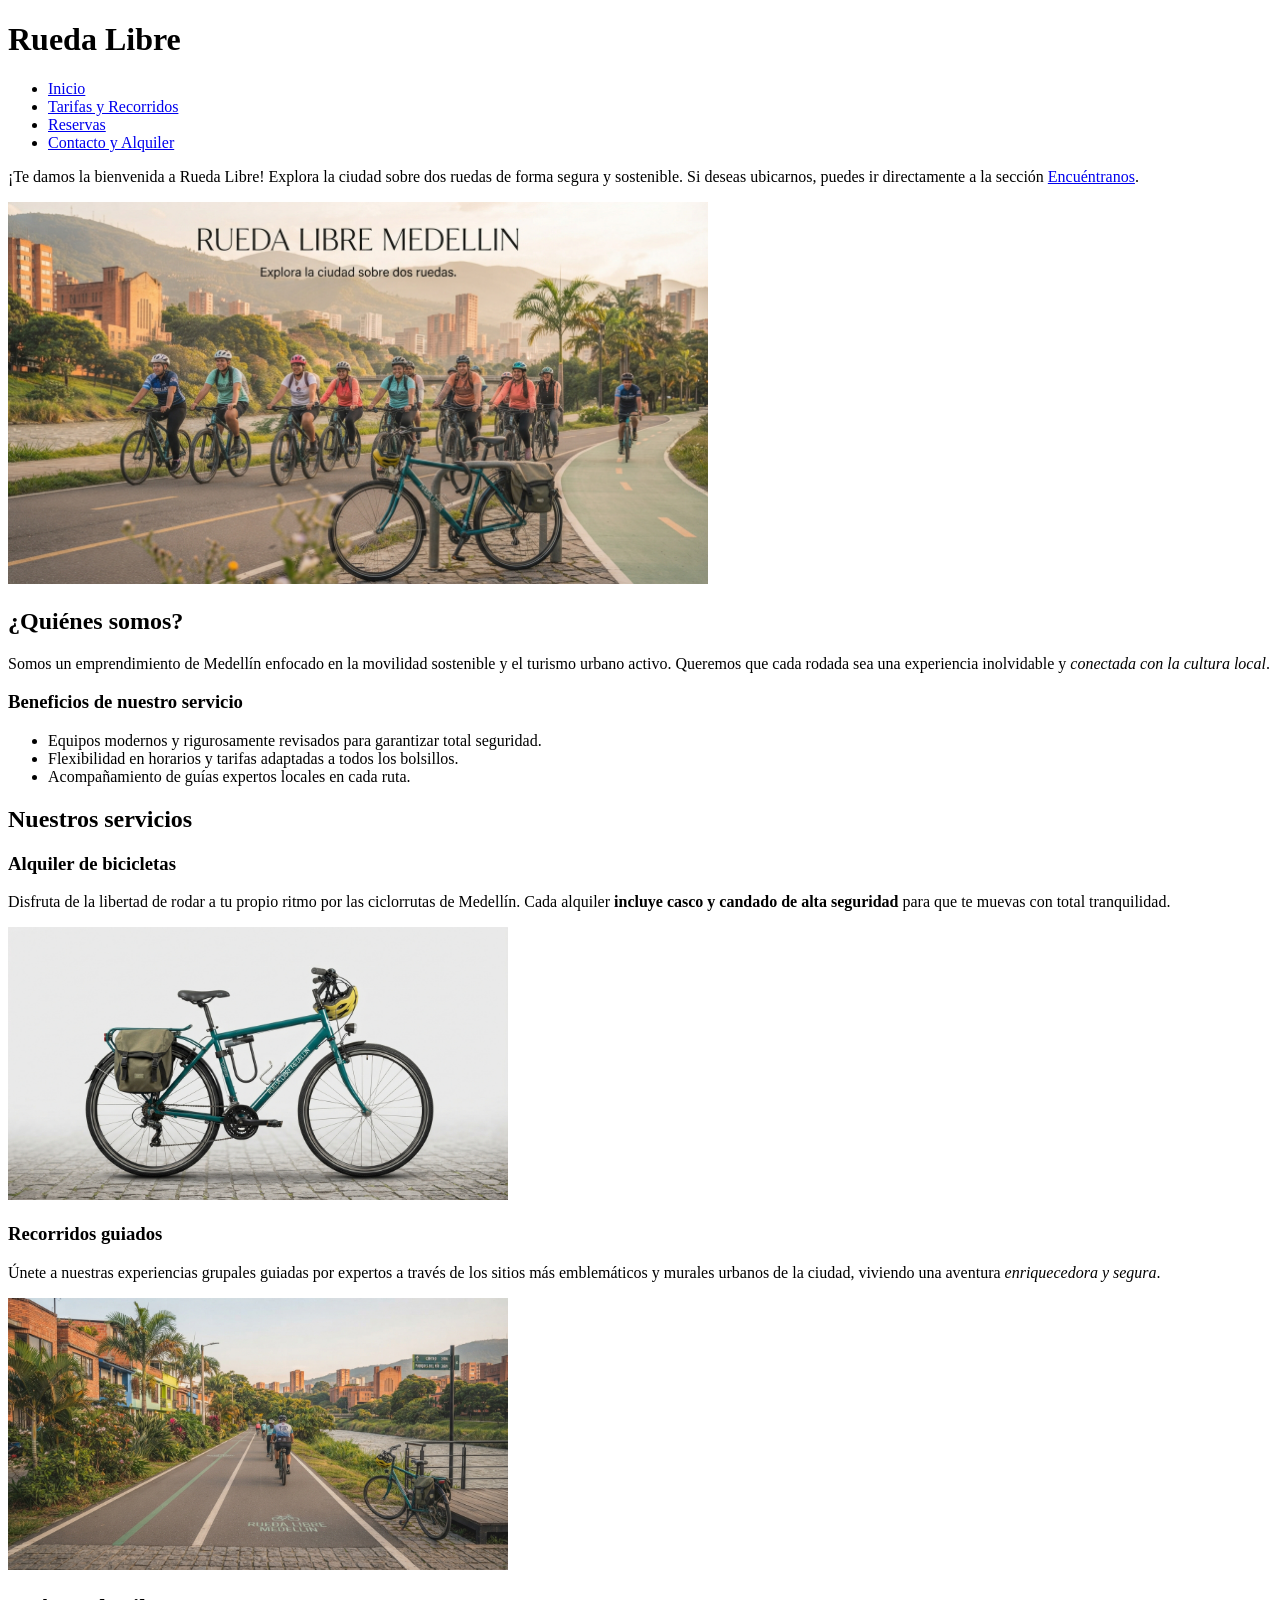
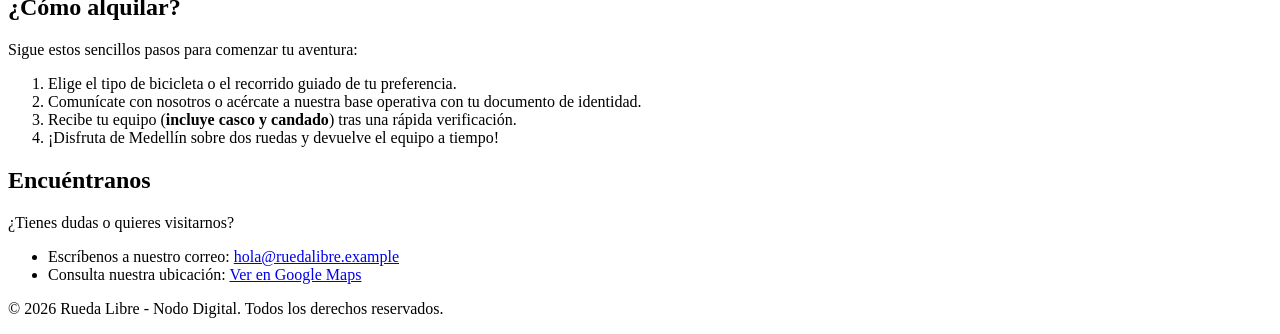
==== node-web-site/index.html @ c3b2a3e8 "fixingerrors" ====
<!DOCTYPE html>
<html lang="es">
<head>
    <meta charset="UTF-8">
    <meta name="viewport" content="width=device-width, initial-scale=1.0">
    <meta name="description" content="Rueda Libre ofrece servicios de alquiler de bicicletas y recorridos guiados por la ciudad de Medellín.">
    <title>Rueda Libre | Alquiler de bicicletas en Medellín</title>
</head>
<body>

    <!-- Encabezado y Menú de Navegación -->
    <header>
        <!-- Único título principal (h1) del documento -->
        <h1>Rueda Libre</h1>
        <nav>
            <ul>
                <li><a href="index.html">Inicio</a></li>
                <li><a href="paginas/tarifas.html">Tarifas y Recorridos</a></li>
                <li><a href="paginas/reservas.html">Reservas</a></li>
                <li><a href="contacto.html">Contacto y Alquiler</a></li>
            </ul>
        </nav>
    </header>

    <main>
        <!-- Párrafo de bienvenida con enlace interno por fragmento (#id) -->
        <p>¡Te damos la bienvenida a Rueda Libre! Explora la ciudad sobre dos ruedas de forma segura y sostenible. Si deseas ubicarnos, puedes ir directamente a la sección <a href="#encuentranos">Encuéntranos</a>.</p>

        <!-- Imagen de portada con ruta relativa, alt y ancho definido -->
        <p>
            <img src="img/logo.jpeg" alt="Grupo de ciclistas recorriendo las calles de Medellín al atardecer" width="700">
        </p>

        <!-- Sección: ¿Quiénes somos? -->
        <section>
            <h2>¿Quiénes somos?</h2>
            <p>Somos un emprendimiento de Medellín enfocado en la movilidad sostenible y el turismo urbano activo. Queremos que cada rodada sea una experiencia inolvidable y <em>conectada con la cultura local</em>.</p>

            <h3>Beneficios de nuestro servicio</h3>
            <!-- Lista con viñetas con tres beneficios -->
            <ul>
                <li>Equipos modernos y rigurosamente revisados para garantizar total seguridad.</li>
                <li>Flexibilidad en horarios y tarifas adaptadas a todos los bolsillos.</li>
                <li>Acompañamiento de guías expertos locales en cada ruta.</li>
            </ul>
        </section>

        <!-- Sección: Nuestros servicios -->
        <section>
            <h2>Nuestros servicios</h2>

            <h3>Alquiler de bicicletas</h3>
            <p>Disfruta de la libertad de rodar a tu propio ritmo por las ciclorrutas de Medellín. Cada alquiler <strong>incluye casco y candado de alta seguridad</strong> para que te muevas con total tranquilidad.</p>

            <p>
                <img src="img/bike.jpeg" alt="Bicicleta urbana de Rueda Libre equipada con casco y candado en un aparcamiento" width="500">
            </p>

            <h3>Recorridos guiados</h3>
            <p>Únete a nuestras experiencias grupales guiadas por expertos a través de los sitios más emblemáticos y murales urbanos de la ciudad, viviendo una aventura <em>enriquecedora y segura</em>.</p>

            <p>
                <img src="img/route.jpeg" alt="Ciclistas disfrutando de un recorrido guiado por la ciclorruta urbana junto al río en Medellín" width="500">
            </p>
        </section>

        <!-- Sección: ¿Cómo alquilar? -->
        <section>
            <h2>¿Cómo alquilar?</h2>
            <p>Sigue estos sencillos pasos para comenzar tu aventura:</p>
            <!-- Lista ordenada con los cuatro pasos -->
            <ol>
                <li>Elige el tipo de bicicleta o el recorrido guiado de tu preferencia.</li>
                <li>Comunícate con nosotros o acércate a nuestra base operativa con tu documento de identidad.</li>
                <li>Recibe tu equipo (<strong>incluye casco y candado</strong>) tras una rápida verificación.</li>
                <li>¡Disfruta de Medellín sobre dos ruedas y devuelve el equipo a tiempo!</li>
            </ol>
        </section>

        <!-- Sección: Encuéntranos con id para enlace interno -->
        <section id="encuentranos">
            <h2>Encuéntranos</h2>
            <p>¿Tienes dudas o quieres visitarnos?</p>
            <ul>
                <!-- Enlace tipo mailto: -->
                <li>Escríbenos a nuestro correo: <a href="mailto:hola@ruedalibre.example">hola@ruedalibre.example</a></li>
                <!-- Enlace absoluto externo con target="_blank" -->
                <li>Consulta nuestra ubicación: <a href="https://maps.google.com" target="_blank" rel="noopener noreferrer">Ver en Google Maps</a></li>
            </ul>
        </section>
    </main>

    <footer>
        <p>&copy; 2026 Rueda Libre - Nodo Digital. Todos los derechos reservados.</p>
    </footer>

</body>
</html>
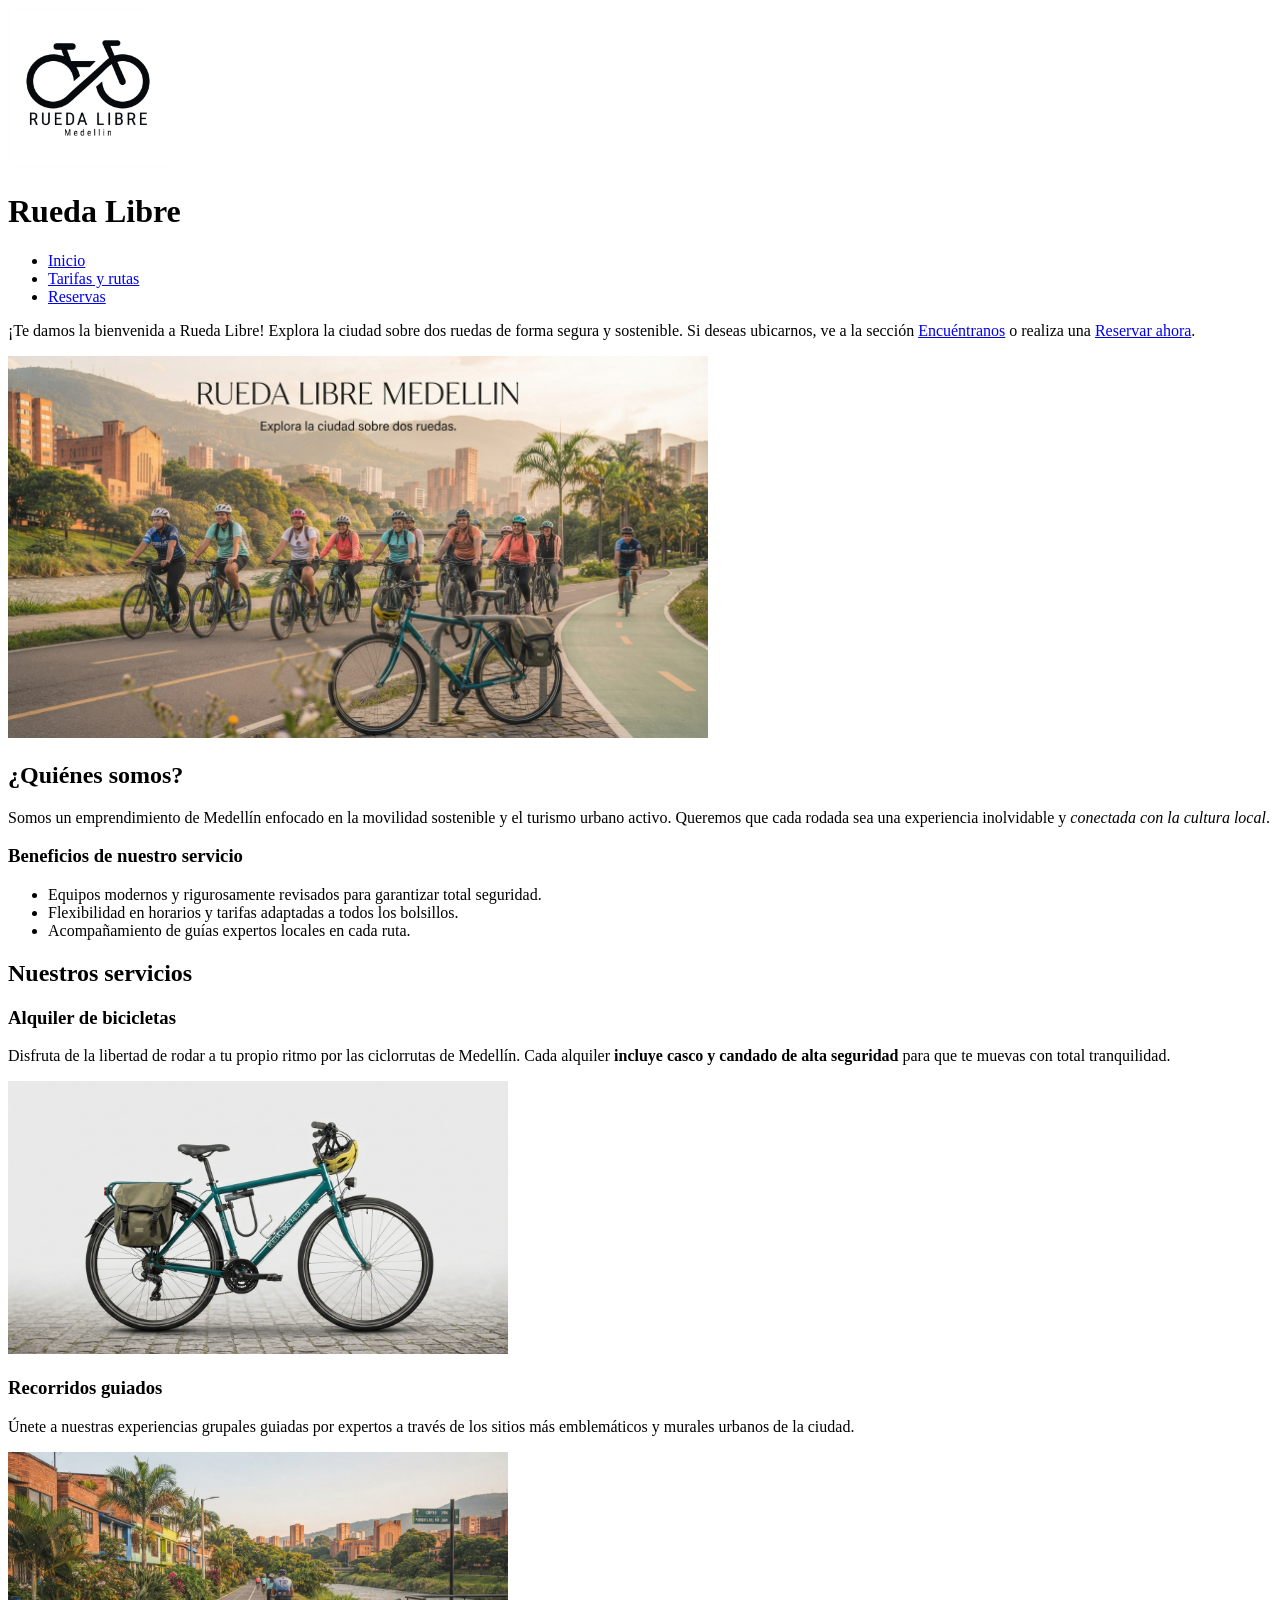
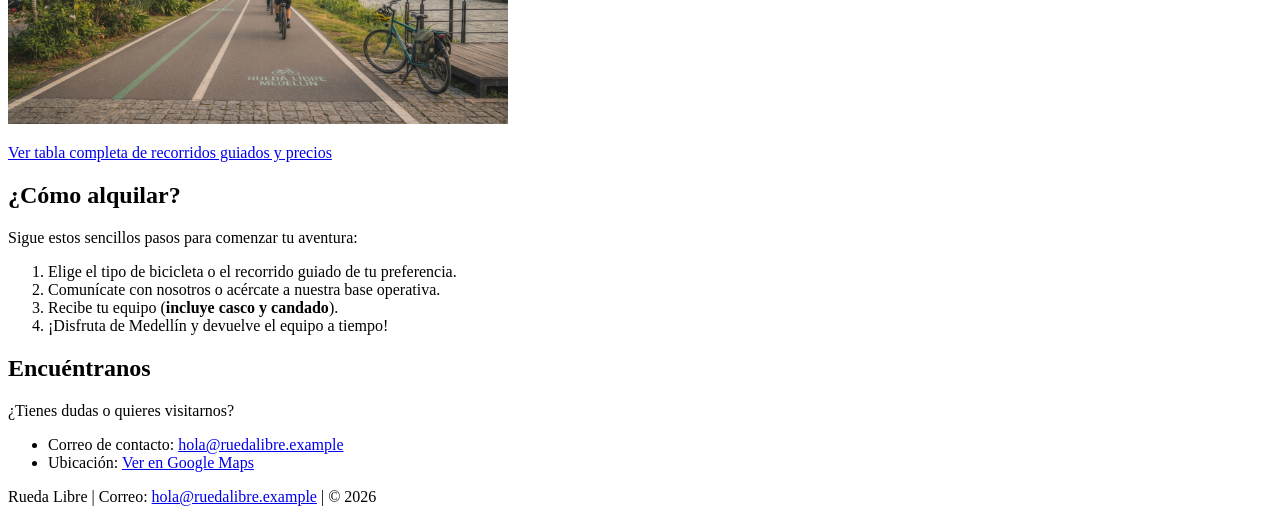
==== commit 39f8ebf0: "v0.2 estruttura smenatica" ====
--- a/node-web-site/index.html
+++ b/node-web-site/index.html
@@ -4,40 +4,37 @@
     <meta charset="UTF-8">
     <meta name="viewport" content="width=device-width, initial-scale=1.0">
     <meta name="description" content="Rueda Libre ofrece servicios de alquiler de bicicletas y recorridos guiados por la ciudad de Medellín.">
-    <title>Rueda Libre | Alquiler de bicicletas en Medellín</title>
+    <title>Inicio | Rueda Libre Medellín</title>
 </head>
 <body>
 
-    <!-- Encabezado y Menú de Navegación -->
+    <!-- Encabezado con marca y navegación principal -->
     <header>
-        <!-- Único título principal (h1) del documento -->
+        <img src="img/logo.jpeg" alt="Logo oficial de Rueda Libre" width="160">
         <h1>Rueda Libre</h1>
         <nav>
             <ul>
                 <li><a href="index.html">Inicio</a></li>
-                <li><a href="paginas/tarifas.html">Tarifas y Recorridos</a></li>
+                <li><a href="paginas/tarifas.html">Tarifas y rutas</a></li>
                 <li><a href="paginas/reservas.html">Reservas</a></li>
-                <li><a href="contacto.html">Contacto y Alquiler</a></li>
             </ul>
         </nav>
     </header>
 
+    <!-- Contenido principal de la página -->
     <main>
-        <!-- Párrafo de bienvenida con enlace interno por fragmento (#id) -->
-        <p>¡Te damos la bienvenida a Rueda Libre! Explora la ciudad sobre dos ruedas de forma segura y sostenible. Si deseas ubicarnos, puedes ir directamente a la sección <a href="#encuentranos">Encuéntranos</a>.</p>
+        <p>¡Te damos la bienvenida a Rueda Libre! Explora la ciudad sobre dos ruedas de forma segura y sostenible. Si deseas ubicarnos, ve a la sección <a href="#encuentranos">Encuéntranos</a> o realiza una <a href="paginas/reservas.html">Reservar ahora</a>.</p>
 
-        <!-- Imagen de portada con ruta relativa, alt y ancho definido -->
         <p>
-            <img src="img/logo.jpeg" alt="Grupo de ciclistas recorriendo las calles de Medellín al atardecer" width="700">
+            <img src="img/ciclists.jpeg" alt="Logo de Rueda Libre" width="700">
         </p>
 
-        <!-- Sección: ¿Quiénes somos? -->
+        <!-- Bloque temático 1: ¿Quiénes somos? -->
         <section>
             <h2>¿Quiénes somos?</h2>
             <p>Somos un emprendimiento de Medellín enfocado en la movilidad sostenible y el turismo urbano activo. Queremos que cada rodada sea una experiencia inolvidable y <em>conectada con la cultura local</em>.</p>
 
             <h3>Beneficios de nuestro servicio</h3>
-            <!-- Lista con viñetas con tres beneficios -->
             <ul>
                 <li>Equipos modernos y rigurosamente revisados para garantizar total seguridad.</li>
                 <li>Flexibilidad en horarios y tarifas adaptadas a todos los bolsillos.</li>
@@ -45,53 +42,54 @@
             </ul>
         </section>
 
-        <!-- Sección: Nuestros servicios -->
+        <!-- Bloque temático 2: Nuestros servicios (con artículos independientes) -->
         <section>
             <h2>Nuestros servicios</h2>
 
-            <h3>Alquiler de bicicletas</h3>
-            <p>Disfruta de la libertad de rodar a tu propio ritmo por las ciclorrutas de Medellín. Cada alquiler <strong>incluye casco y candado de alta seguridad</strong> para que te muevas con total tranquilidad.</p>
+            <article>
+                <h3>Alquiler de bicicletas</h3>
+                <p>Disfruta de la libertad de rodar a tu propio ritmo por las ciclorrutas de Medellín. Cada alquiler <strong>incluye casco y candado de alta seguridad</strong> para que te muevas con total tranquilidad.</p>
+                <p>
+                    <img src="img/bike.jpeg" alt="Bicicleta urbana de Rueda Libre equipada con casco y candado" width="500">
+                </p>
+            </article>
 
-            <p>
-                <img src="img/bike.jpeg" alt="Bicicleta urbana de Rueda Libre equipada con casco y candado en un aparcamiento" width="500">
-            </p>
-
-            <h3>Recorridos guiados</h3>
-            <p>Únete a nuestras experiencias grupales guiadas por expertos a través de los sitios más emblemáticos y murales urbanos de la ciudad, viviendo una aventura <em>enriquecedora y segura</em>.</p>
-
-            <p>
-                <img src="img/route.jpeg" alt="Ciclistas disfrutando de un recorrido guiado por la ciclorruta urbana junto al río en Medellín" width="500">
-            </p>
+            <article>
+                <h3>Recorridos guiados</h3>
+                <p>Únete a nuestras experiencias grupales guiadas por expertos a través de los sitios más emblemáticos y murales urbanos de la ciudad.</p>
+                <p>
+                    <img src="img/ruta.jpeg" alt="Ciclistas disfrutando de un recorrido guiado junto al río en Medellín" width="500">
+                </p>
+                <p><a href="paginas/tarifas.html#recorridos-guiados">Ver tabla completa de recorridos guiados y precios</a></p>
+            </article>
         </section>
 
-        <!-- Sección: ¿Cómo alquilar? -->
+        <!-- Bloque temático 3: ¿Cómo alquilar? -->
         <section>
             <h2>¿Cómo alquilar?</h2>
             <p>Sigue estos sencillos pasos para comenzar tu aventura:</p>
-            <!-- Lista ordenada con los cuatro pasos -->
             <ol>
                 <li>Elige el tipo de bicicleta o el recorrido guiado de tu preferencia.</li>
-                <li>Comunícate con nosotros o acércate a nuestra base operativa con tu documento de identidad.</li>
-                <li>Recibe tu equipo (<strong>incluye casco y candado</strong>) tras una rápida verificación.</li>
-                <li>¡Disfruta de Medellín sobre dos ruedas y devuelve el equipo a tiempo!</li>
+                <li>Comunícate con nosotros o acércate a nuestra base operativa.</li>
+                <li>Recibe tu equipo (<strong>incluye casco y candado</strong>).</li>
+                <li>¡Disfruta de Medellín y devuelve el equipo a tiempo!</li>
             </ol>
         </section>
 
-        <!-- Sección: Encuéntranos con id para enlace interno -->
+        <!-- Bloque temático 4: Encuéntranos -->
         <section id="encuentranos">
             <h2>Encuéntranos</h2>
             <p>¿Tienes dudas o quieres visitarnos?</p>
             <ul>
-                <!-- Enlace tipo mailto: -->
-                <li>Escríbenos a nuestro correo: <a href="mailto:hola@ruedalibre.example">hola@ruedalibre.example</a></li>
-                <!-- Enlace absoluto externo con target="_blank" -->
-                <li>Consulta nuestra ubicación: <a href="https://maps.google.com" target="_blank" rel="noopener noreferrer">Ver en Google Maps</a></li>
+                <li>Correo de contacto: <a href="mailto:hola@ruedalibre.example">hola@ruedalibre.example</a></li>
+                <li>Ubicación: <a href="https://maps.google.com" target="_blank" rel="noopener noreferrer">Ver en Google Maps</a></li>
             </ul>
         </section>
     </main>
 
+    <!-- Pie de página -->
     <footer>
-        <p>&copy; 2026 Rueda Libre - Nodo Digital. Todos los derechos reservados.</p>
+        <p>Rueda Libre | Correo: <a href="mailto:hola@ruedalibre.example">hola@ruedalibre.example</a> | &copy; 2026</p>
     </footer>
 
 </body>
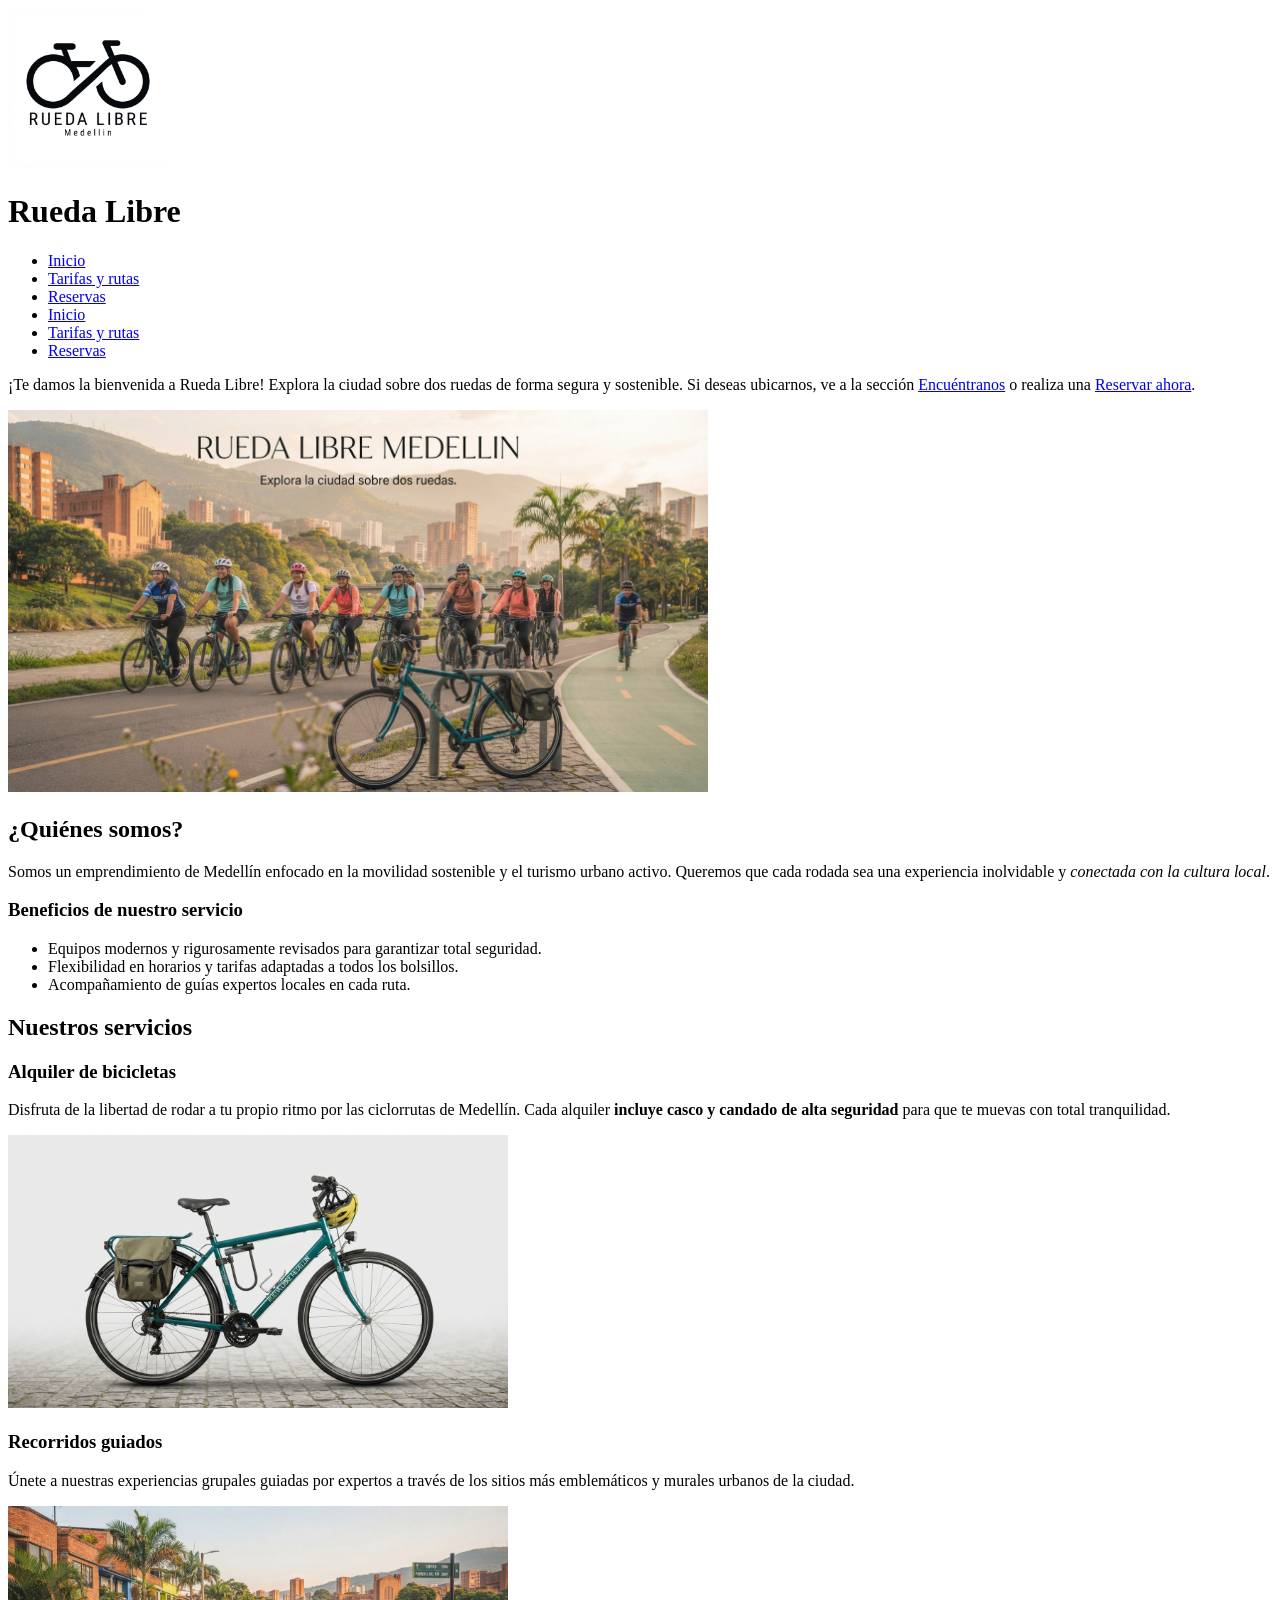
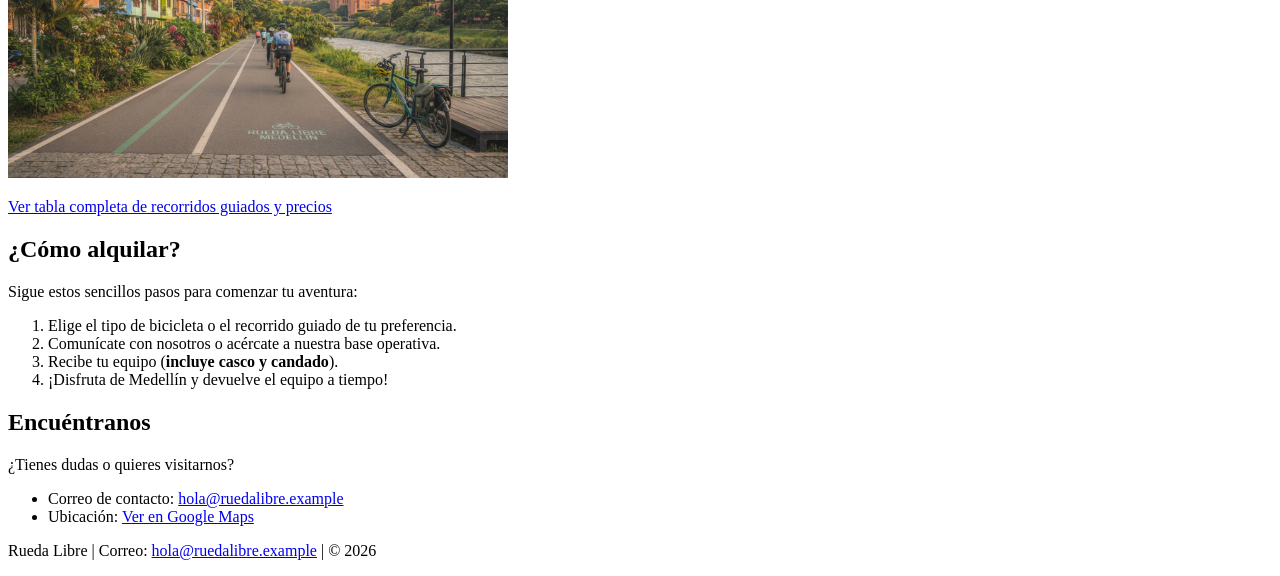
==== commit 35bd3501: "stilysh actions 3" ====
--- a/node-web-site/index.html
+++ b/node-web-site/index.html
@@ -5,6 +5,12 @@
     <meta name="viewport" content="width=device-width, initial-scale=1.0">
     <meta name="description" content="Rueda Libre ofrece servicios de alquiler de bicicletas y recorridos guiados por la ciudad de Medellín.">
     <title>Inicio | Rueda Libre Medellín</title>
+    <!-- Google Fonts Preconnect y Enlaces -->
+    <link rel="preconnect" href="https://fonts.googleapis.com">
+    <link rel="preconnect" href="https://fonts.gstatic.com" crossorigin>
+    <link href="https://fonts.googleapis.com/css2?family=Montserrat:wght@700&family=Open+Sans:wght@400;600&display=swap" rel="stylesheet">
+    <!-- Hoja de estilos externa -->
+    <link rel="stylesheet" href="css/style.css">
 </head>
 <body>
 
@@ -15,6 +21,9 @@
         <nav>
             <ul>
                 <li><a href="index.html">Inicio</a></li>
+                <li><a href="paginas/tarifas.html">Tarifas y rutas</a></li>
+                <li><a href="paginas/reservas.html">Reservas</a></li>
+                <li><a href="index.html" class="activo">Inicio</a></li>
                 <li><a href="paginas/tarifas.html">Tarifas y rutas</a></li>
                 <li><a href="paginas/reservas.html">Reservas</a></li>
             </ul>
--- a/node-web-site/css/style.css
+++ b/node-web-site/css/style.css
@@ -0,0 +1,73 @@
+/* --- NAVEGACIÓN Y MENÚ (Resolución de Especificidad) --- */
+
+/* Selector descendiente básico para los enlaces del menú */
+#menu a {
+    font-family: var(--fuente-titulos);
+    color: var(--crema);
+    text-decoration: none;
+    font-weight: 700;
+    padding: var(--espacio-sm) var(--espacio-md);
+    border-radius: 4px;
+    transition: background-color 0.3s, color 0.3s;
+}
+
+/* Estados :hover y :focus claramente distinguibles */
+#menu a:hover {
+    background-color: var(--verde-ruta);
+    color: var(--crema);
+}
+
+#menu a:focus {
+    background-color: var(--naranja-pedal);
+    color: var(--azul-noche);
+    outline: 3px solid var(--azul-noche);
+    outline-offset: 2px;
+}
+
+/* Solución al conflicto de especificidad combinando el ID con la clase (.activo) */
+#menu a.activo {
+    color: var(--naranja-pedal);
+    font-weight: 700;
+    border-bottom: 2px solid var(--naranja-pedal);
+}
+
+
+/* --- BOTÓN DE LLAMADA A LA ACCIÓN ("Reservar ahora") --- */
+
+.btn-accion {
+    display: inline-block;
+    background-color: var(--verde-ruta);
+    color: #ffffff;
+    padding: 0.75rem 1.5rem;
+    font-family: var(--fuente-titulos);
+    font-weight: 700;
+    text-decoration: none;
+    border-radius: 4px;
+    transition: background-color 0.3s, transform 0.2s;
+    box-shadow: 0 2px 4px rgba(0,0,0,0.1);
+}
+
+.btn-accion:hover {
+    background-color: #155d3c; /* Tono más oscuro de Verde Ruta */
+    color: #ffffff;
+    text-decoration: none;
+}
+
+.btn-accion:focus {
+    background-color: var(--naranja-pedal);
+    color: var(--azul-noche);
+    outline: 3px solid var(--azul-noche);
+    outline-offset: 2px;
+}
+
+
+/* --- ESTADOS DE FOCO VISIBLES PARA CAMPOS DE FORMULARIO --- */
+
+input:focus,
+select:focus,
+textarea:focus {
+    outline: none;
+    border-color: var(--verde-ruta);
+    box-shadow: 0 0 0 3px rgba(30, 122, 79, 0.3); /* Indicador de foco accesible y moderno */
+    background-color: #ffffff;
+}
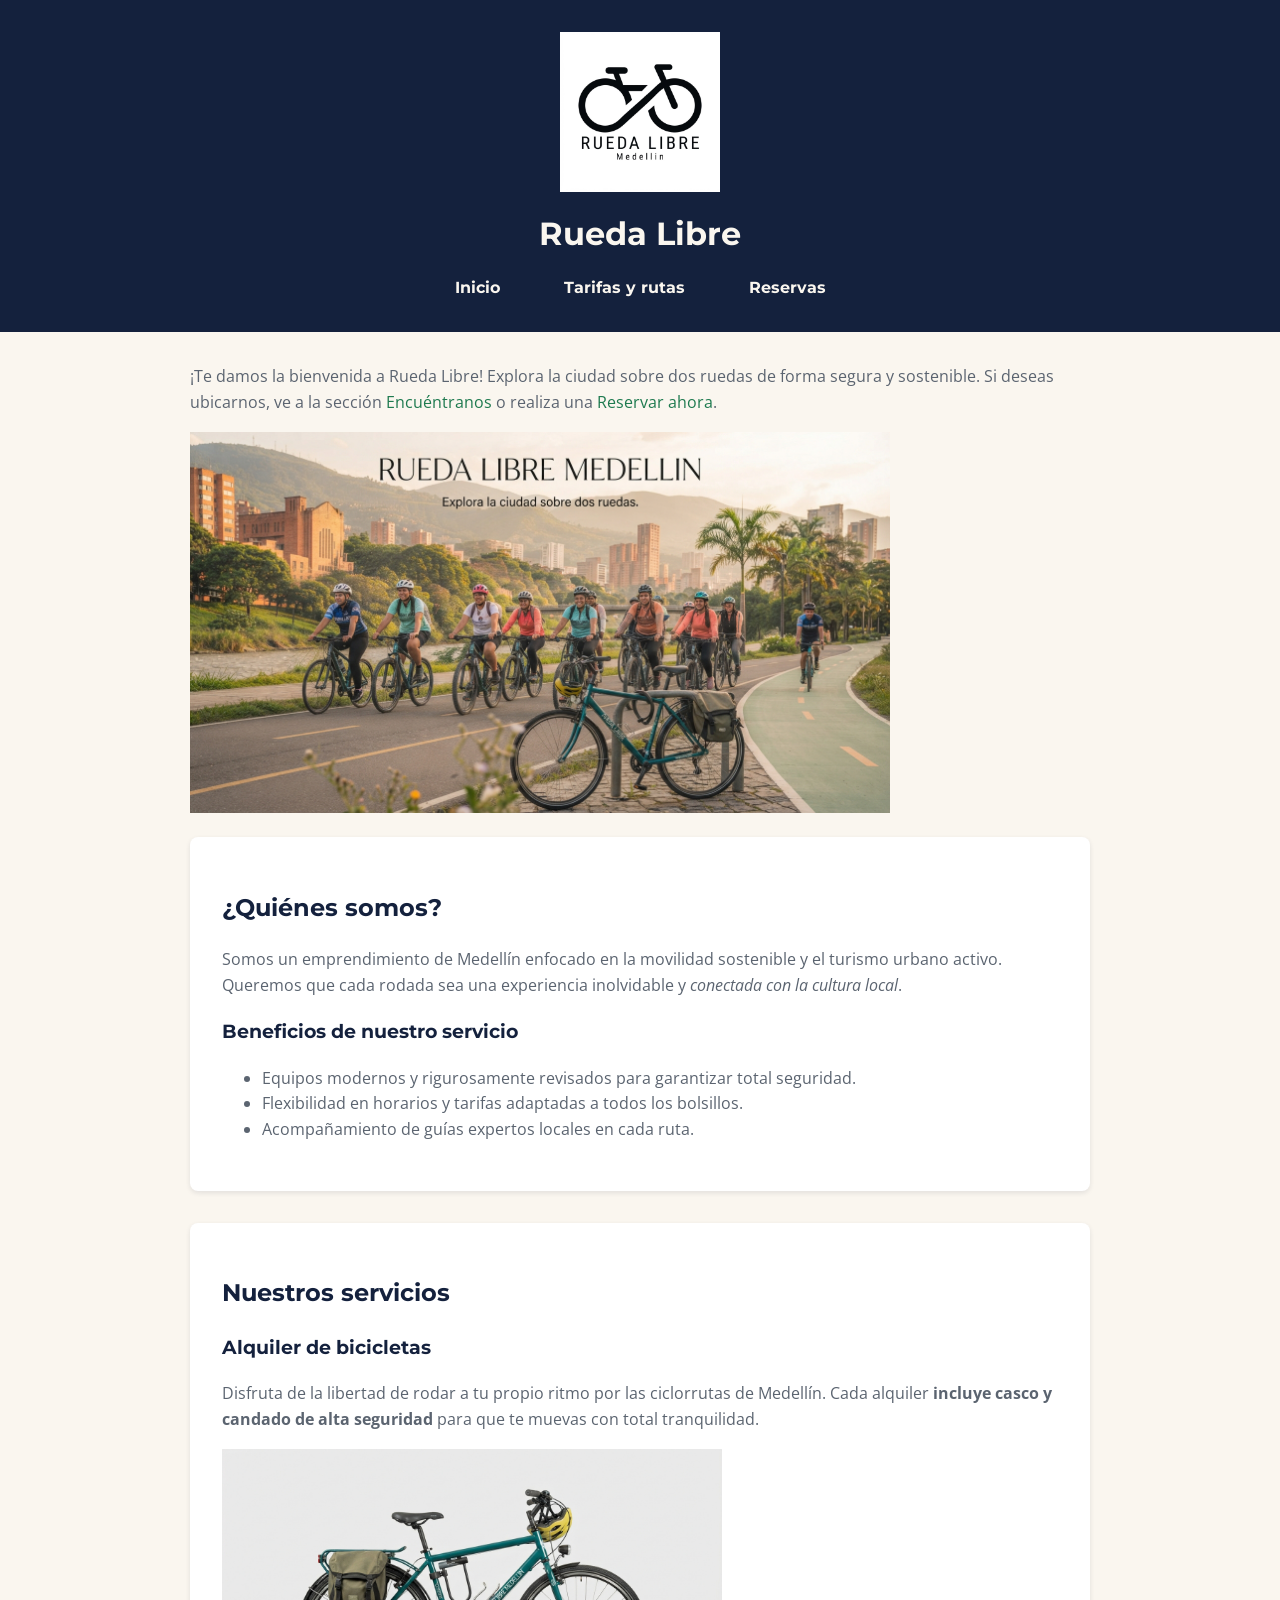
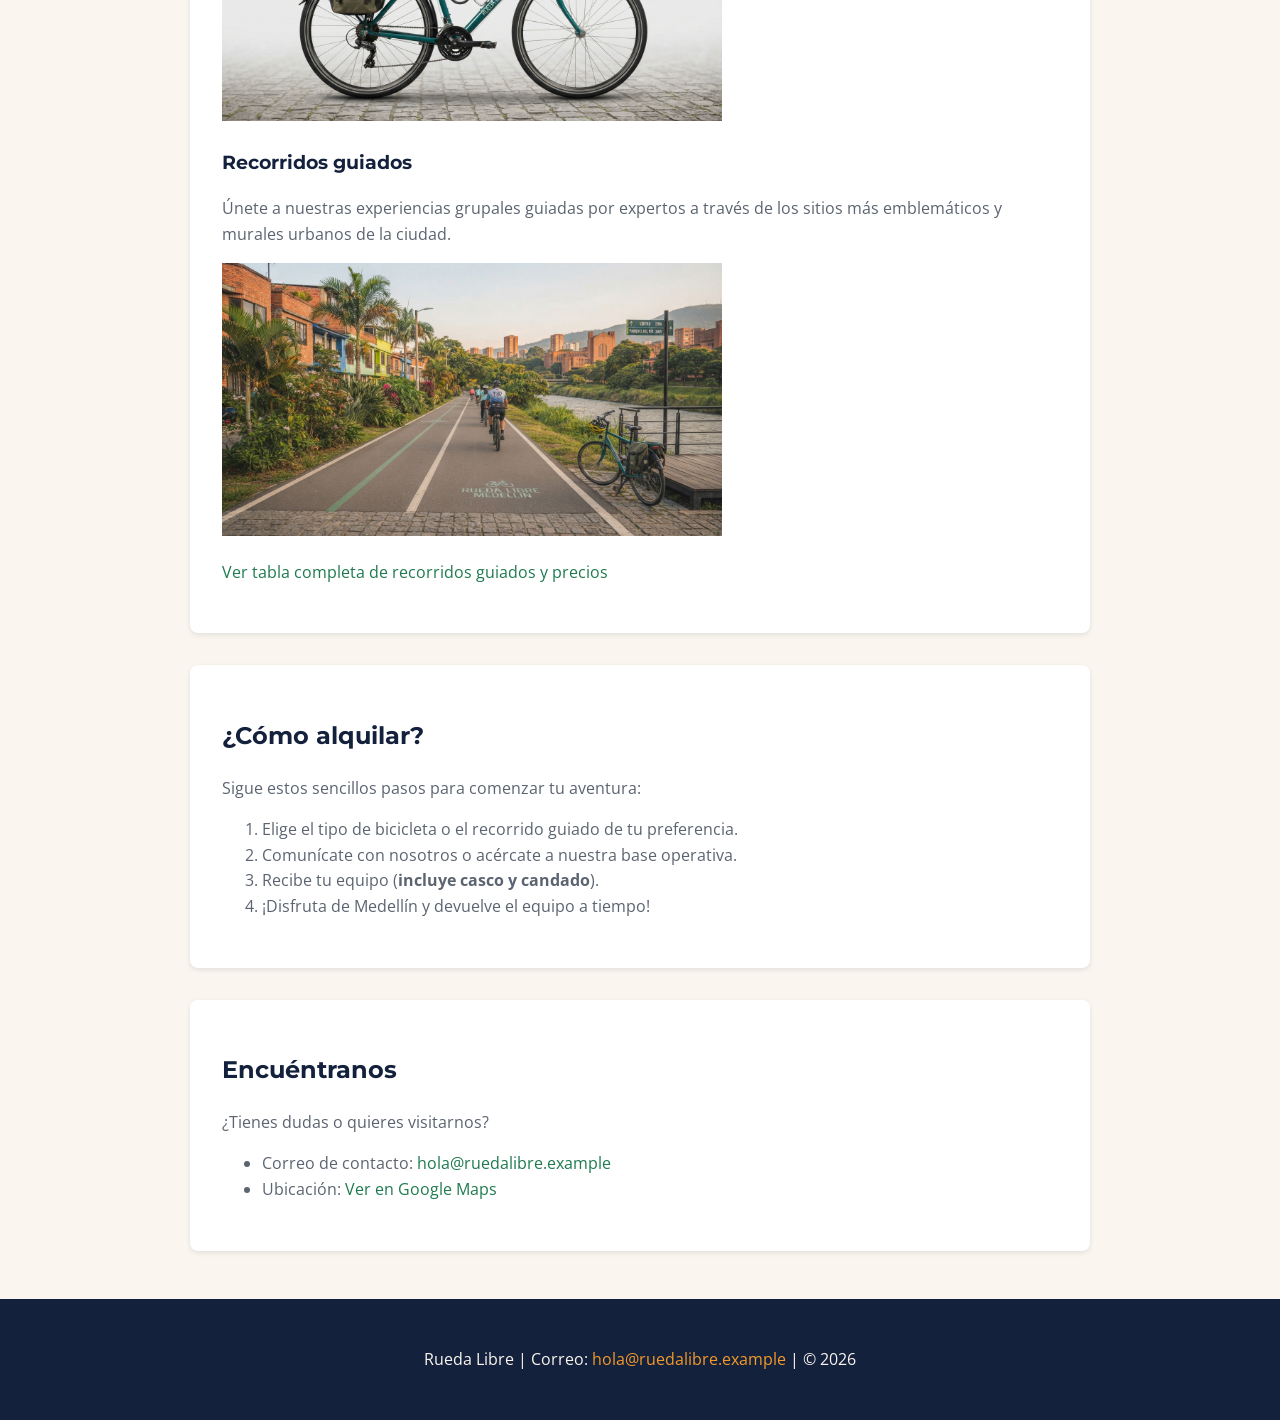
==== commit 51d43a22: "v1.0.1: resuelve conflicto de especificidad del menu, agrega clase activo, estados hover/focus y bot" ====
--- a/node-web-site/index.html
+++ b/node-web-site/index.html
@@ -20,9 +20,6 @@
         <h1>Rueda Libre</h1>
         <nav>
             <ul>
-                <li><a href="index.html">Inicio</a></li>
-                <li><a href="paginas/tarifas.html">Tarifas y rutas</a></li>
-                <li><a href="paginas/reservas.html">Reservas</a></li>
                 <li><a href="index.html" class="activo">Inicio</a></li>
                 <li><a href="paginas/tarifas.html">Tarifas y rutas</a></li>
                 <li><a href="paginas/reservas.html">Reservas</a></li>
--- a/node-web-site/css/style.css
+++ b/node-web-site/css/style.css
@@ -1,3 +1,187 @@
+/* --- HOJA DE ESTILOS RUEDA LIBRE v1.0 --- */
+
+:root {
+    /* Paleta de colores oficial */
+    --verde-ruta: #1E7A4F;
+    --naranja-pedal: #F39A2B;
+    --azul-noche: #14213D;
+    --crema: #FAF6EF;
+    --gris-asfalto: #5B6470;
+
+    /* Familias tipográficas con respaldos */
+    --fuente-titulos: 'Montserrat', sans-serif;
+    --fuente-texto: 'Open Sans', sans-serif;
+
+    /* Escala de espaciado en rem */
+    --espacio-sm: 0.5rem;
+    --espacio-md: 1rem;
+    --espacio-lg: 2rem;
+}
+
+/* Aplicación por herencia en el cuerpo del documento */
+body {
+    font-family: var(--fuente-texto);
+    color: var(--gris-asfalto);
+    background-color: var(--crema);
+    margin: 0;
+    padding: 0;
+    line-height: 1.6;
+    font-weight: 400;
+}
+
+/* Selector agrupado para aplicar la fuente de títulos a todos los encabezados */
+h1, h2, h3 {
+    font-family: var(--fuente-titulos);
+    color: var(--azul-noche);
+    font-weight: 700;
+}
+
+/* Encabezado y Navegación Principal */
+header {
+    background-color: var(--azul-noche);
+    color: var(--crema);
+    padding: var(--espacio-lg);
+    text-align: center;
+}
+
+header h1 {
+    color: var(--crema);
+    margin: var(--espacio-sm) 0;
+}
+
+nav ul {
+    list-style: none;
+    padding: 0;
+    margin: var(--espacio-md) 0 0 0;
+    display: flex;
+    justify-content: center;
+    gap: var(--espacio-lg);
+}
+
+nav a {
+    font-family: var(--fuente-titulos);
+    color: var(--crema);
+    text-decoration: none;
+    font-weight: 700;
+    padding: var(--espacio-sm) var(--espacio-md);
+    border-radius: 4px;
+    transition: background-color 0.3s;
+}
+
+nav a:hover,
+nav a:focus {
+    background-color: var(--verde-ruta);
+    color: var(--crema);
+}
+
+/* Estructura y Secciones */
+main {
+    max-width: 900px;
+    margin: var(--espacio-lg) auto;
+    padding: 0 var(--espacio-md);
+}
+
+section, aside {
+    background-color: #ffffff;
+    margin-bottom: var(--espacio-lg);
+    padding: var(--espacio-lg);
+    border-radius: 8px;
+    box-shadow: 0 2px 5px rgba(20, 33, 61, 0.1);
+}
+
+/* Enlaces generales del contenido */
+a {
+    color: var(--verde-ruta);
+    text-decoration: none;
+}
+
+a:hover {
+    color: var(--naranja-pedal);
+    text-decoration: underline;
+}
+
+/* Botones y elementos interactivos */
+button[type="submit"] {
+    background-color: var(--verde-ruta);
+    color: #ffffff;
+    border: none;
+    padding: 0.75rem 1.5rem;
+    font-family: var(--fuente-titulos);
+    font-size: 1rem;
+    font-weight: 700;
+    border-radius: 4px;
+    cursor: pointer;
+    transition: background-color 0.3s;
+}
+
+button[type="submit"]:hover {
+    background-color: #155d3c;
+}
+
+/* Tablas accesibles */
+table {
+    width: 100%;
+    border-collapse: collapse;
+    margin-top: var(--espacio-md);
+}
+
+th, td {
+    border: 1px solid #d1d5db;
+    padding: 0.75rem;
+    text-align: left;
+}
+
+th {
+    background-color: var(--azul-noche);
+    color: var(--crema);
+    font-family: var(--fuente-titulos);
+}
+
+/* Formularios */
+fieldset {
+    border: 1px solid #d1d5db;
+    border-radius: 6px;
+    padding: var(--espacio-md);
+    margin-bottom: var(--espacio-md);
+}
+
+legend {
+    font-family: var(--fuente-titulos);
+    font-weight: 700;
+    color: var(--azul-noche);
+    padding: 0 0.5rem;
+}
+
+input[type="text"],
+input[type="email"],
+input[type="tel"],
+input[type="date"],
+input[type="number"],
+select,
+textarea {
+    width: 100%;
+    padding: 0.5rem;
+    margin-top: 0.25rem;
+    border: 1px solid #ccc;
+    border-radius: 4px;
+    font-family: var(--fuente-texto);
+    box-sizing: border-box;
+}
+
+/* Pie de página */
+footer {
+    background-color: var(--azul-noche);
+    color: var(--crema);
+    text-align: center;
+    padding: var(--espacio-lg);
+    margin-top: 3rem;
+}
+
+footer a {
+    color: var(--naranja-pedal);
+}
+
+
 /* --- NAVEGACIÓN Y MENÚ (Resolución de Especificidad) --- */
 
 /* Selector descendiente básico para los enlaces del menú */
